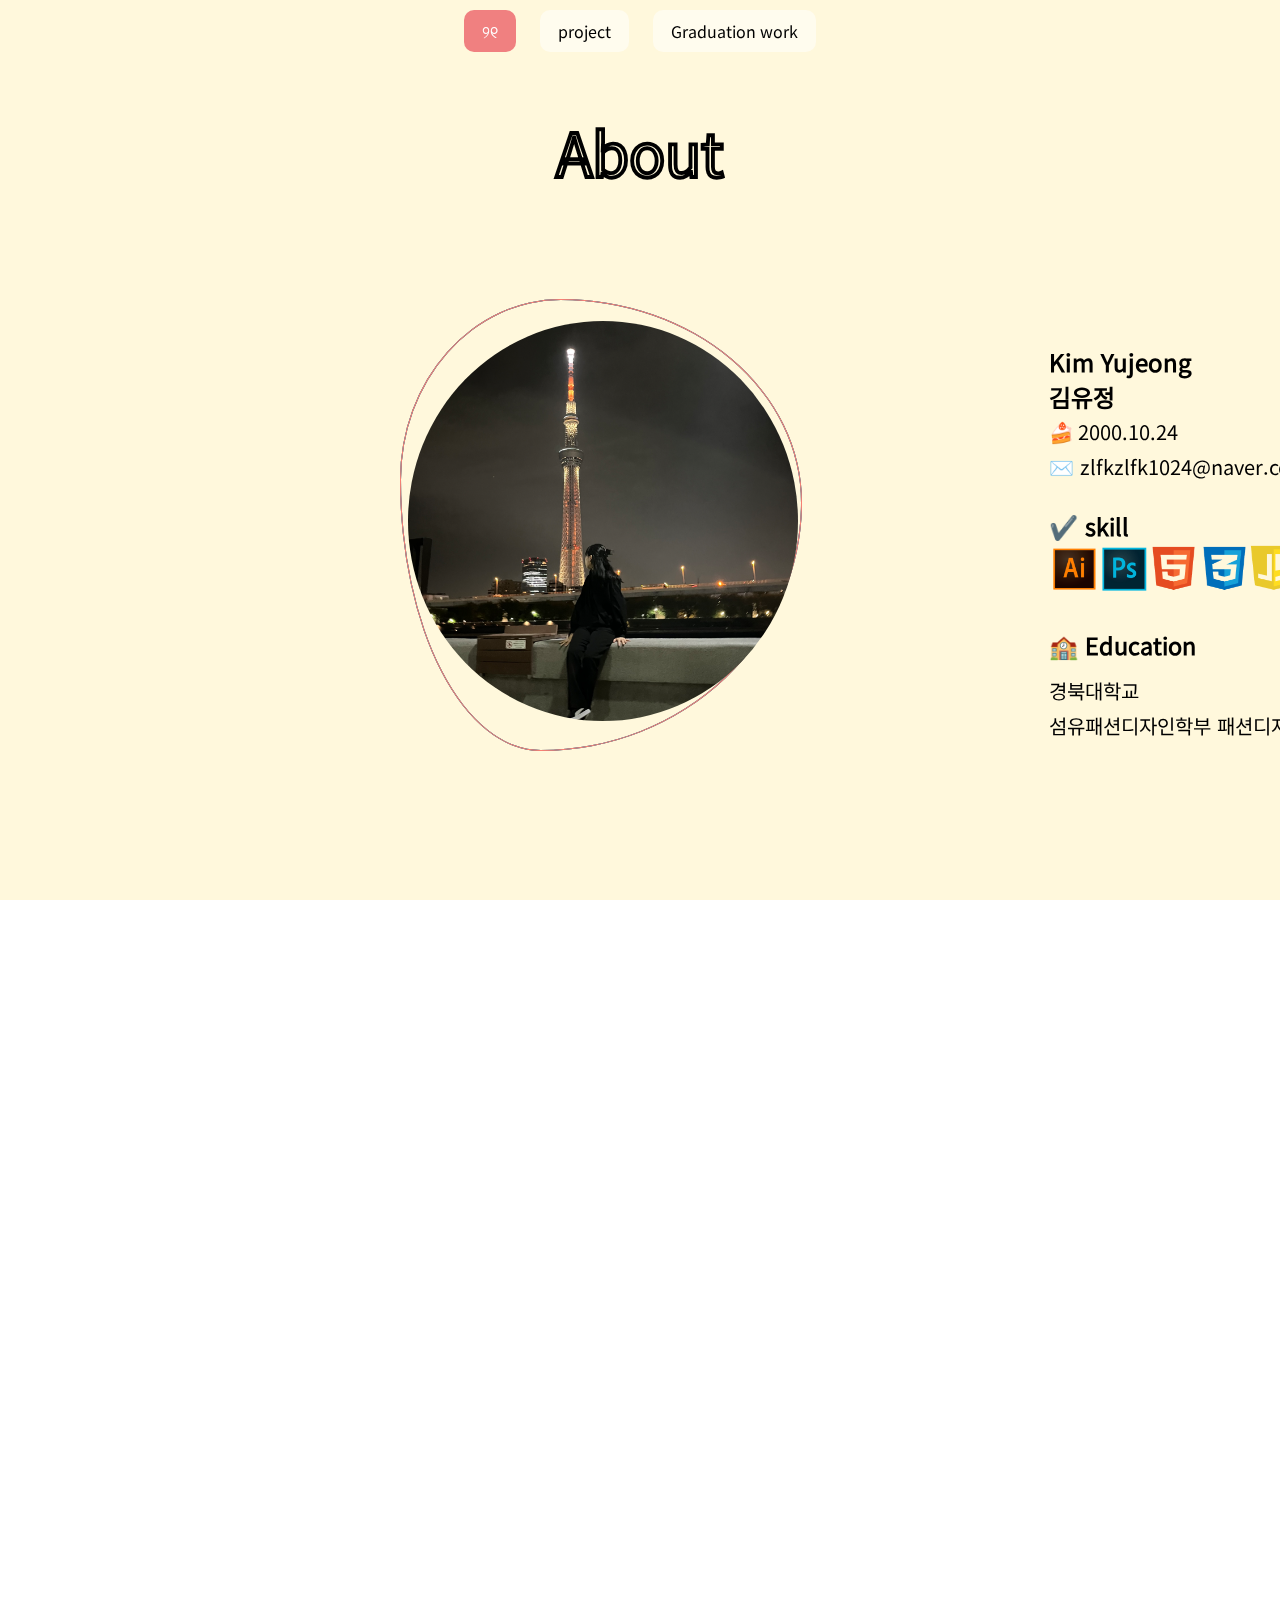
==== index.html @ a11ea14f "Add files via upload" ====
<!DOCTYPE html>
<html lang="ko">
  <head>
    <meta charset="UTF-8" />
    <meta http-equiv="X-UA-Compatible" content="IE=edge" />
    <meta name="viewport" content="width=device-width, initial-scale=1.0" />
    <title>yujeong's portfolio</title>
    <link rel="stylesheet" href="css/style.css" />
    <link rel="stylesheet" href="css/jquery.fullPage.css" />
    <link rel="stylesheet" href="css/swiper-bundle.min.css" />
    <link rel="stylesheet" href="css/all.css" />
    <link rel="stylesheet" href="css/aos.css" />
    <script src="js/jquery-3.7.1.min.js"></script>
    <script src="js/jquery.fullPage.js"></script>
    <script src="js/swiper-bundle.min.js"></script>
  </head>
  <body>
    <ul id="menu">
      <li data-menuanchor="sec1" class="active">
        <a href="#sec1">୨୧</a>
      </li>
      <li data-menuanchor="sec2"><a href="#sec2">project</a></li>
      <li data-menuanchor="sec3"><a href="#sec3">Graduation work</a></li>
    </ul>

    <div id="fullpage">
      <div class="section sec1 active">
        <h1>About</h1>
        <div class="square">
          <span></span>
          <span></span>
          <span></span>
          <img src="images/kyj.jpeg" alt="kyj" />
          <div class="inner">
            <div class="innrtBox">
              <div class="info">
                <h4>
                  Kim Yujeong
                  <p>김유정</p>
                </h4>
                <p>🍰 2000.10.24</p>
                <p>✉️ zlfkzlfk1024@naver.com</p>
              </div>
              <div class="info skill">
                <h3>✔️ skill</h3>
                <ul>
                  <li><img src="images/ai.png" alt="ai" /></li>
                  <li><img src="images/ps.png" alt="ps" /></li>
                  <li><img src="images/html.png" alt="html" /></li>
                  <li><img src="images/css.png" alt="css" /></li>
                  <li><img src="images/js.png" alt="js" /></li>
                  <li><img src="images/fig.png" alt="fig" /></li>
                </ul>
              </div>
              <div class="info">
                <h3>🏫 Education</h3>
                <p>
                  경북대학교<br />
                  섬유패션디자인학부 패션디자인전공
                </p>
              </div>
            </div>
          </div>
        </div>
      </div>
      <div class="section sec2">
        <div class="swiper-container">
          <div class="swiper-wrapper">
            <div class="swiper-slide">
              <h1>project01</h1>
              <div class="contents pro1">
                <h3>Le Labo</h3>
                <a href="lelabo/index.html" target="_new">
                  <img src="images/ipac.png" alt="ipac" />
                  <video loop autoplay muted>
                    <source src="images/slide02.mp4" type="video/mp4" />
                  </video>
                </a>
                <p>
                  2006년 프랑스 출신의 두 창립자 에디 로시와 파브리스 페노가
                  <br />
                  뉴욕 놀리타에서 시작한 니치 향수 브랜드
                </p>
                <p><strong>제작기간:</strong> 30일</p>
                <p><strong>사용프로그램:</strong> html, css , js</p>
              </div>
            </div>
            <div class="swiper-slide">
              <h1>project02</h1>
              <div class="contents pro2">
                <h3>청정원</h3>
                <a href="chungjungone/index.html" target="_new">
                  <img src="images/ch1.png" alt="ch1" />
                </a>
                <p>
                  하나하나의 제품에서 맛을 온전히 느끼게 하고 음식을 둘러싼
                  당신의 삶이<br />
                  더 맛있어지도록 함께 발맞춰가는 라이프푸드[Life Food] 브랜드
                </p>
                <p><strong>제작기간:</strong> 20일</p>
                <p>
                  <strong>사용프로그램:</strong> html, css , js, gsap ,swiper
                </p>
              </div>
            </div>
            <div class="swiper-slide">
              <h1>project03</h1>
              <div class="contents pro3">
                <h3>가우디오랩</h3>
                <a href="gaudiolab/index.html" target="_new">
                  <img src="images/ipac.png" alt="ipac" />
                  <video loop autoplay muted>
                    <source src="images/brandfilm_main.mp4" type="video/mp4" />
                  </video>
                </a>
                <p>
                  음향공학 박사 9명, 석사 5명을 비롯한 45명의 오디오 전문가가<br />
                  최상의 소리 경험을 제공하기 위해 연구 개발
                </p>
                <p><strong>제작기간:</strong> 15일</p>
                <p>
                  <strong>사용프로그램:</strong> html, css , js, gsap ,swiper,
                  fullpage
                </p>
              </div>
            </div>
            <div class="swiper-slide">
              <h1>project04</h1>
              <div class="contents pro4">
                <h3>and more</h3>
                <a href="chungjungone/index.html">
                  <img src="images/ipac.png" alt="ipac" />
                </a>
                <div class="fa-3x">
                  <i class="fa-solid fa-spinner fa-spin-pulse"></i>
                </div>
                <p>...🏃‍♀️</p>
              </div>
            </div>
          </div>
          <!-- Add Pagination -->
          <div class="swiper-pagination"></div>
        </div>
      </div>
      <div class="section sec3">
        <h1>Graduation work</h1>
        <div class="graduation">
          <div class="txtBox">
            <p><strong>제작기간:</strong>22.03 ~ 22.10</p>
          </div>
          <ul class="imgBox">
            <li>
              <a href="#">
                <img src="images/Graduation work1 (1).jpeg" alt="Graduation" />
              </a>
            </li>
            <li>
              <a href="#">
                <img src="images/Graduation work1 (2).jpeg" alt="Graduation" />
              </a>
            </li>
          </ul>
        </div>
      </div>
    </div>
    <div class="main"></div>
    <script src="js/pp.js"></script>
    <script src="js/aos.js"></script>
  </body>
</html>
---- css/style.css ----
@charset "utf-8";
@font-face {
  font-family: NanumSquareRound;
  src: url(../webfonts/NanumSquareRoundOTFR.otf) format("otf");
}
@font-face {
  font-family: NotoSansKR;
  src: url(../webfonts/NotoSansKR-Regular.woff) format("woff");
}
@font-face {
  font-family: solid;
  src: url(../webfonts/fa-solid-900.woff2) format("woff2");
}
@font-face {
  font-family: brand;
  src: url(../webfonts/fa-brands-400.woff2) format("woff2");
}
* {
  margin: 0;
  padding: 0;
}
li {
  list-style: none;
}
a {
  text-decoration: none;
}
body {
  font-family: NanumSquareRound, NotoSansKR, sans-serif, brand;
}
#fullpage {
  width: 100%;
  height: 100%;
}
#menu li {
  display: inline-block;
  margin: 10px;
  color: #000;
  background: #fff;
  background: rgba(255, 255, 255, 0.5);
  -webkit-border-radius: 10px;
  border-radius: 10px;
}
#menu li.active {
  background-color: lightcoral;
  color: #fff;
}
#menu li a {
  text-decoration: none;
  color: #000;
}
#menu li.active a:hover {
  color: #000;
}
#menu li:hover {
  background: rgba(255, 255, 255, 0.8);
}
#menu li a,
#menu li.active a {
  padding: 9px 18px;
  display: block;
}
#menu li.active a {
  color: #fff;
}
#menu {
  position: fixed;
  top: 0;
  left: 0;
  text-align: center;
  height: 40px;
  z-index: 70;
  width: 100%;
  padding: 0;
  margin: 0;
}
.sec1 h1 {
  font-size: 60px;
  padding-bottom: 150px;
  box-sizing: border-box;
  -webkit-text-stroke: 2px #000;
  color: transparent;
  animation: ani 2s;
}
@keyframes ani {
  0% {
    opacity: 0;
  }
  100% {
    opacity: 1;
  }
}
.intro {
  position: relative;
  width: 1450px;
  height: 800px;
  margin: 0 auto;
}
.square {
  position: relative;
  width: 400px;
  height: 450px;
}
.square span {
  position: absolute;
  width: 100%;
  height: 100%;
  top: -10%;
  left: 100%;
  border: 1px solid darkslategray;
  border-radius: 40% 60% 65% 35%/40% 45% 55% 60%;
  animation-name: circle;
  animation-timing-function: linear;
  animation-iteration-count: infinite;
}
.square span:first-child {
  animation-duration: 6s;
}
.square span:nth-child(2) {
  animation-duration: 4s;
  animation-direction: reverse;
  border-color: steelblue;
}
.square span:nth-child(3) {
  animation-duration: 10s;
  border-color: salmon;
}
@keyframes circle {
  0% {
    transform: rotate(0deg);
  }
  100% {
    transform: rotate(360deg);
  }
}
.square > img {
  position: absolute;
  top: -5%;
  left: 102%;
  width: 390px;
  height: 400px;
  border-radius: 50%;
  object-fit: cover;
}
.inner {
  width: 1450px;
  position: relative;
  margin: 0 auto;
  font-size: 20px;
  text-align: left;
}
.innrtBox {
  display: inline-block;
  position: absolute;
  top: 0;
  right: 7%;
}
.info h4 {
  font-size: 24px;
}
.info {
  margin-bottom: 25px;
  line-height: 35px;
}
.info:nth-child(3) > P {
  margin-top: 10px;
}
.innrtBox > .skill ul {
  display: flex;
}
.innrtBox > .skill ul li img {
  width: 50px;
  height: 50px;
}
.section {
  width: 100%;
  height: 100%;
  position: relative;
  font-size: 2vw;
  text-align: center;
}
.swiper-container {
  width: 100%;
  height: 100%;
}
.swiper-slide {
  position: relative;
  display: flex;
  flex-direction: column;
  align-items: center;
  justify-content: center;
  width: 100%;
  height: 100%;
}
.swiper-slide:first-child {
  background-color: antiquewhite;
}
.swiper-slide:nth-child(2) {
  background-color: tomato;
}
.swiper-slide:nth-child(3) {
  background-color: teal;
}
.swiper-slide h1 {
  margin-top: 80px;
  font-size: 1vw;
}
.swiper-slide:first-child h1 {
  color: sienna;
}
.swiper-slide:nth-child(2) h1,
.swiper-slide:nth-child(3) h1 {
  color: #fff;
}
.contents {
  position: relative;
  margin-top: 30px;
}
.pro1 > a video {
  position: absolute;
  top: 36%;
  left: 50%;
  transform: translate(-50%, -50%);
  width: 430px;
  height: 270px;
  object-fit: cover;
  z-index: -1;
}
.contents > a img {
  margin-top: 10px;
  width: 700px;
  vertical-align: middle;
}
.contents > a:hover {
  opacity: 0.8;
}
.contents > p {
  display: block;
  font-size: 20px;
  font-weight: bold;
  text-align: center;
  margin-bottom: 15px;
}
.pro1 h3::after {
  content: "";
  width: 100%;
  height: 3px;
  background-color: burlywood;
  display: block;
  margin-top: 10px;
}
.pro1 {
  color: sienna;
}
.pro2,
.pro3 {
  color: #fff;
}
.pro2 h3,
.pro3 h3 {
  margin-bottom: 23px;
}
.pro3 > a video {
  position: absolute;
  top: 38%;
  left: 50%;
  transform: translate(-50%, -50%);
  width: 430px;
  height: 275px;
  object-fit: cover;
  z-index: -1;
}
.fa-3x i {
  position: absolute;
  top: 35%;
  left: 49%;
  font-size: 48px;
}
.main {
  height: 1000px;
  background: #ccc;
}
.sec3 {
  background-color: lightpink !important;
}
.sec3 h1 {
  font-size: 45px;
  -webkit-text-stroke: 2px steelblue;
  color: transparent;
}
.graduation {
  width: 1420px;
  margin: 0 auto;
}
.graduation > .txtBox {
  font-size: 20px;
  margin-top: 30px;
  color: steelblue;
}
.graduation > .imgBox {
  display: flex;
  justify-content: center;
}
.graduation > .imgBox img {
  width: 400px;
  height: 600px;
  object-fit: cover;
  margin-top: 60px;
}
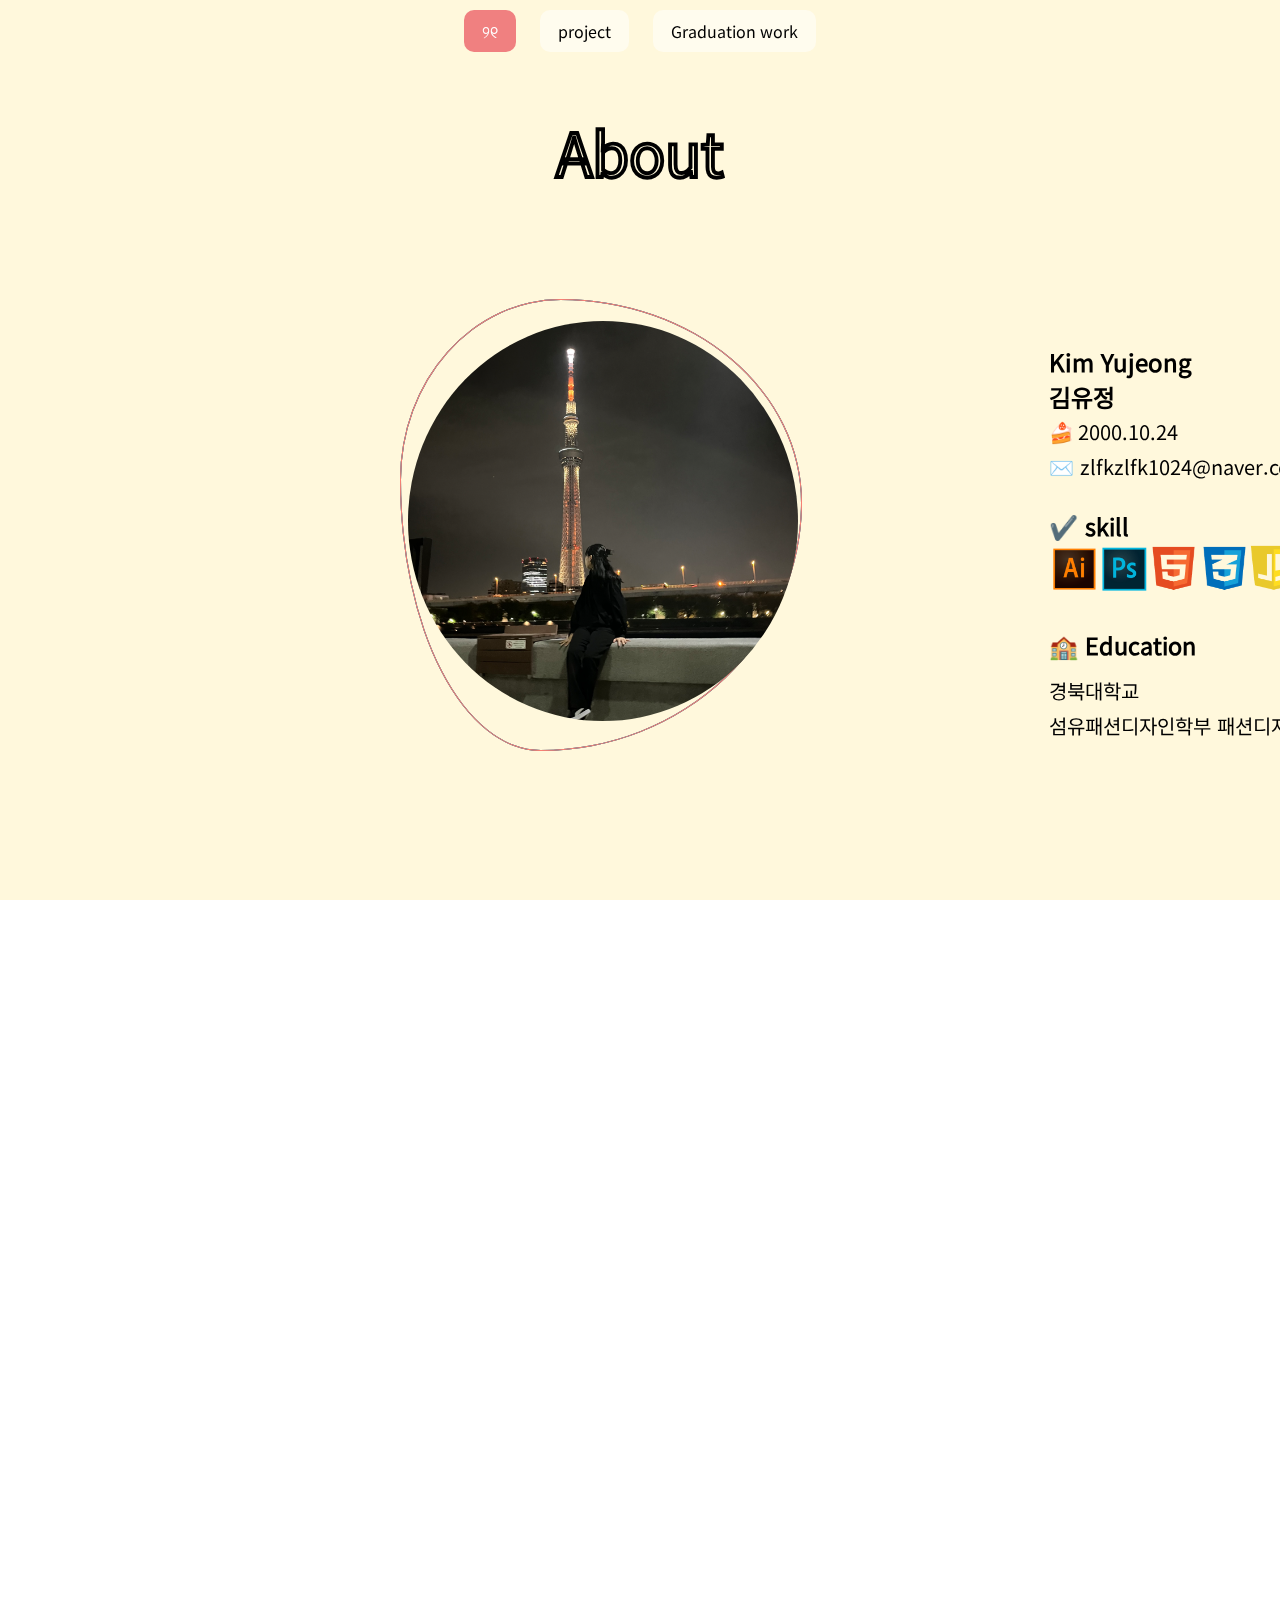
==== commit 907eb262: "first commit" ====
--- a/index.html
+++ b/index.html
@@ -127,6 +127,24 @@
             <div class="swiper-slide">
               <h1>project04</h1>
               <div class="contents pro4">
+                <h3>삼다수</h3>
+                <a href="samdasoo/index.html" target="_new">
+                  <img src="images/samdasoo.png" alt="ipac" />
+                </a>
+                <p>
+                  188만 년 전 자연이 만들어 낸 신비의 섬 제주 시간의 힘으로<br />
+                  켜켜이 쌓아 올린 제주 헤리티지가 만들어 낸 고귀한 물 지하 420m
+                  <br />
+                  화산암반층에서 시작된 맑고 깨끗한 물 제주삼다수는 국내 유일
+                  화산 암반수입니다
+                </p>
+                <p><strong>제작기간:</strong> 20일</p>
+                <p><strong>사용프로그램:</strong> html, css , js</p>
+              </div>
+            </div>
+            <div class="swiper-slide">
+              <h1>project05</h1>
+              <div class="contents pro5">
                 <h3>and more</h3>
                 <a href="chungjungone/index.html">
                   <img src="images/ipac.png" alt="ipac" />
--- a/css/style.css
+++ b/css/style.css
@@ -257,7 +257,8 @@
   color: #fff;
 }
 .pro2 h3,
-.pro3 h3 {
+.pro3 h3,
+.pro4 h3 {
   margin-bottom: 23px;
 }
 .pro3 > a video {
@@ -270,6 +271,14 @@
   object-fit: cover;
   z-index: -1;
 }
+.swiper-slide:nth-child(4) {
+  background-color: powderblue;
+  color: darkcyan;
+}
+.pro5 h3 {
+  color: transparent;
+  -webkit-text-stroke: 2px #000;
+}
 .fa-3x i {
   position: absolute;
   top: 35%;
